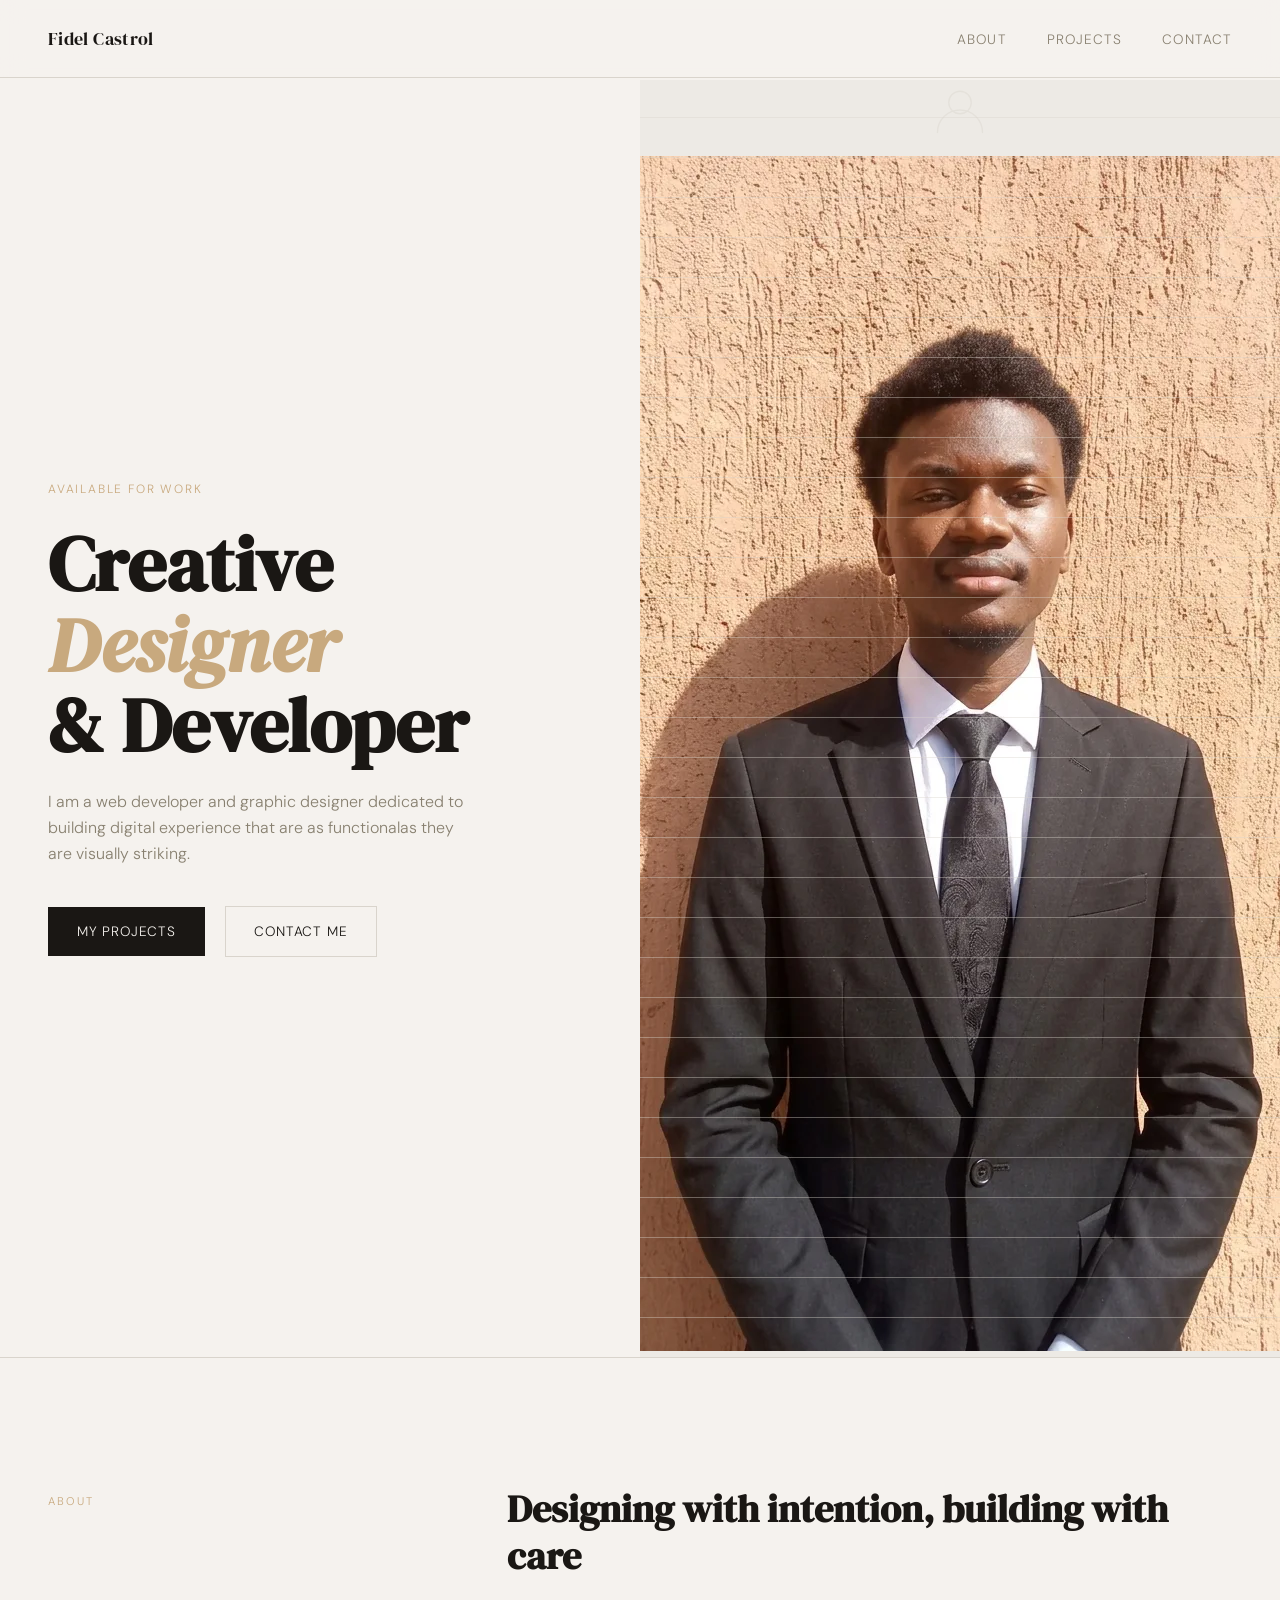
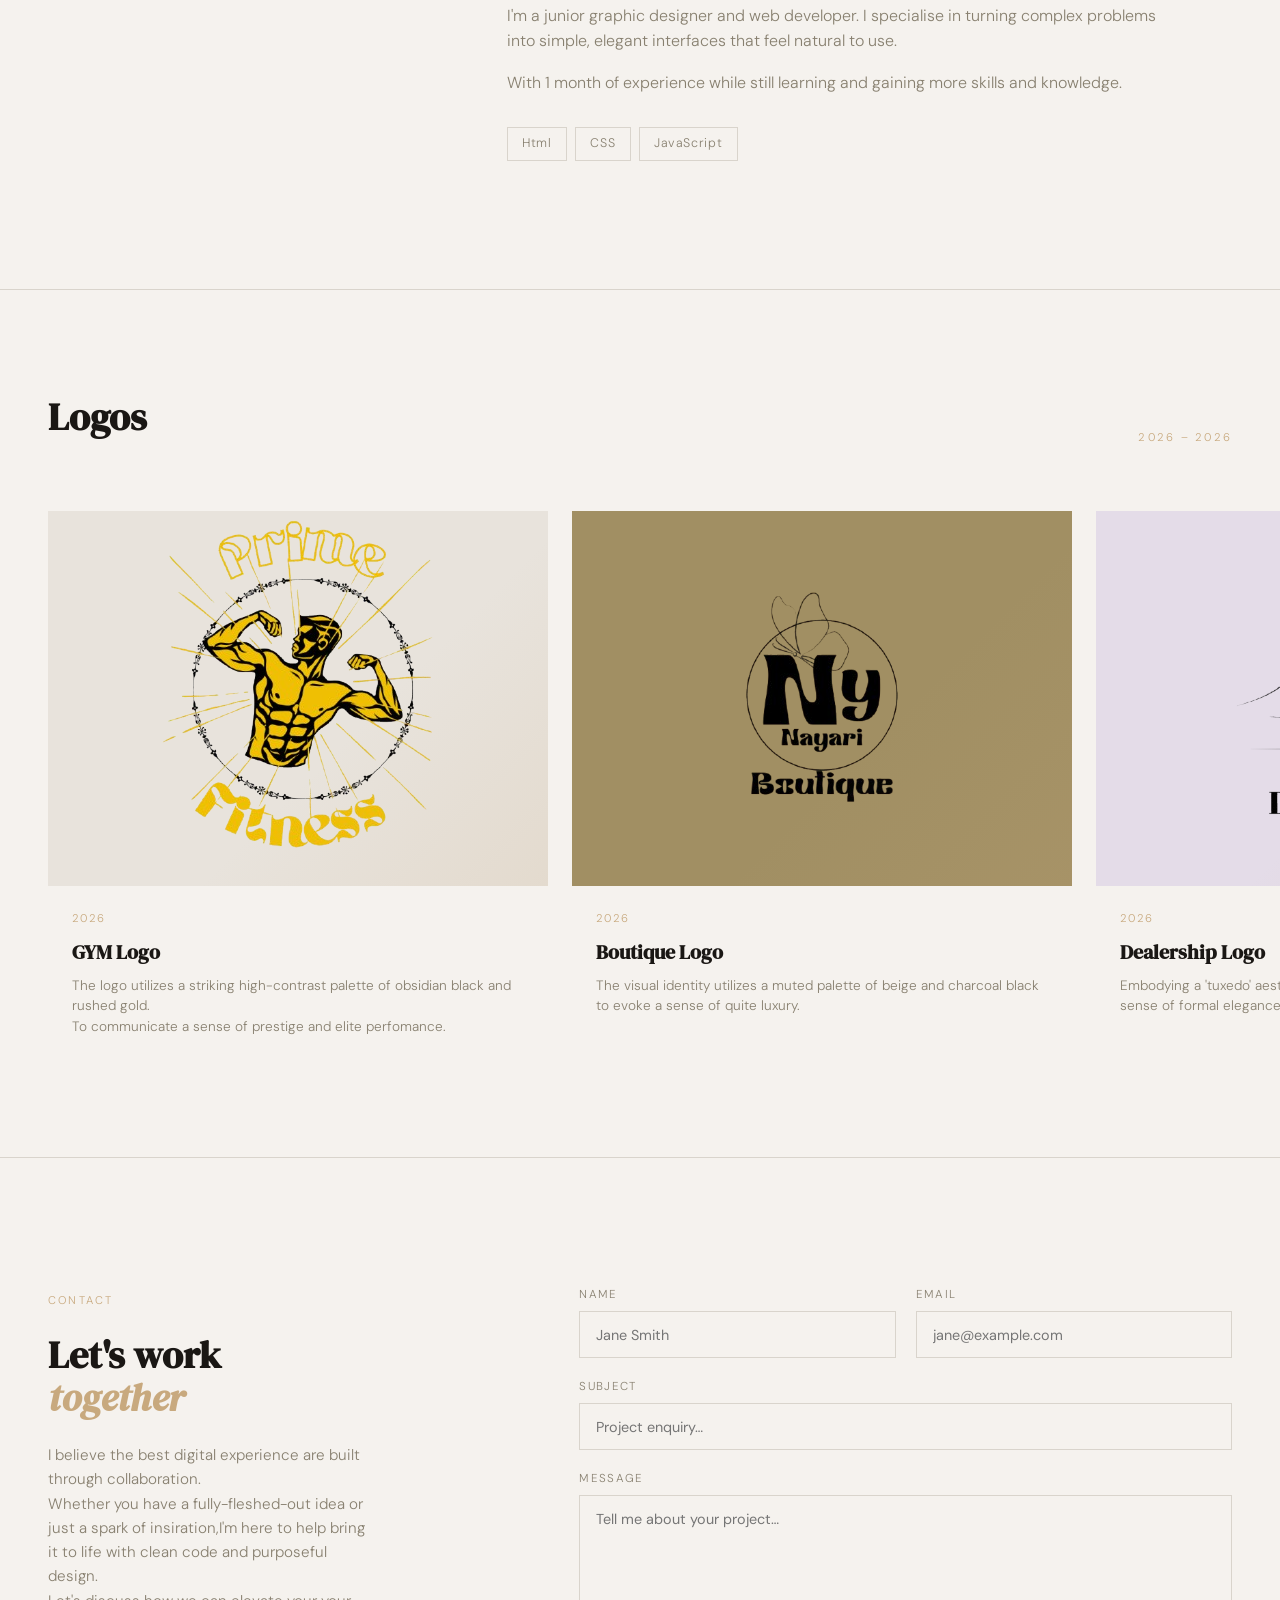
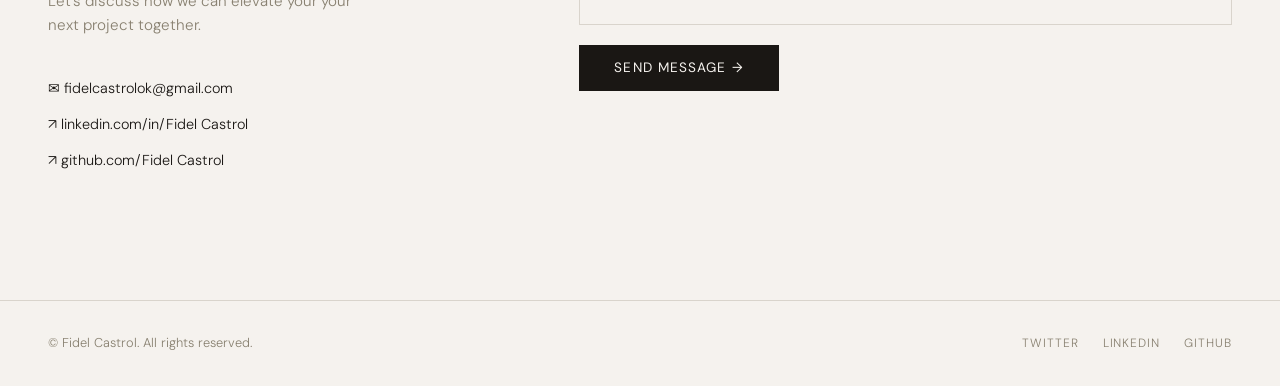
==== portfolio folder/index.html @ 33c5856d "initial commit" ====
<!DOCTYPE html>
<html lang="en">
<head>
  <meta charset="UTF-8" />
  <meta name="viewport" content="width=device-width, initial-scale=1.0"/>
  <title>Portfolio — Fidel Castrol</title>
  <link href="https://fonts.googleapis.com/css2?family=DM+Serif+Display:ital@0;1&family=DM+Sans:wght@300;400;500&display=swap" rel="stylesheet"/>
  <link rel="stylesheet" href="style.css" />
</head>
<body>

<!-- NAV -->
<nav>
  <div class="nav-logo">Fidel Castrol</div>
  <ul class="nav-links">
    <li><a href="#about">About</a></li>
    <li><a href="#projects">Projects</a></li>
    <li><a href="#contact">Contact</a></li>
  </ul>
</nav>

<!-- HERO -->
<section id="hero">
  <div class="hero-left">
    <p class="hero-tag">Available for work</p>
    <h1 class="hero-name">Creative<br><em>Designer</em><br>& Developer</h1>
    <p class="hero-sub">I am a web developer and graphic designer dedicated to building digital experience that are as functionalas they are visually striking.</p>
    <div>
      <a href="#work" class="btn">My projects</a>
      <a href="#contact" class="btn btn-outline">Contact Me</a>
    </div>
  </div>
  <div class="hero-right">
    <div class="hero-lines"></div>
    <div class="hero-img-placeholder">


      <svg viewBox="0 0 64 64" fill="none" xmlns="http://www.w3.org/2000/svg">
        <circle cx="32" cy="24" r="12" stroke="currentColor" stroke-width="1.5"/>
        <path d="M8 56c0-13.255 10.745-24 24-24s24 10.745 24 24" stroke="currentColor" stroke-width="1.5" stroke-linecap="round"/>
      </svg>


      <span><img src="img/prof.png" alt="" ></span>
    </div>
  </div>
</section>

<!-- ABOUT -->
<section id="about">
  <div class="section-label reveal">About</div>
  <div class="about-body reveal">
    <h2>Designing with intention, building with care</h2>
    <p>I'm a junior graphic designer and web developer. I specialise in turning complex problems into simple, elegant interfaces that feel natural to use.</p>
    <p>With 1 month of experience while still learning and gaining more skills and knowledge.</p>
    <div class="skills">
      <span class="skill-tag">Html</span>
      <span class="skill-tag">CSS</span>
      <span class="skill-tag">JavaScript</span>
    </div>
  </div>
</section>

<!-- projects -->
<section id="projects">
  <div class="section-header reveal">
    <h2>Logos</h2>
    <span class="section-label">2026 – 2026</span>
  </div>
  <div class="projects-grid">
    <div class="project-card reveal" style="transition-delay: 0.1;">
      <div class="card-thumb" style="background:#e8e3dc;"><img class="logo-img" src="img/pm.png" alt=""></div>
      <div class="card-body">
        <p class="card-year">2026</p>
        <h3 class="card-title">GYM Logo</h3>
        <p class="card-desc">The logo utilizes a striking high-contrast palette of obsidian black and rushed gold.<br>To communicate a sense of prestige and elite perfomance.</p>
      </div>
    </div>
    <div class="project-card reveal" style="transition-delay:0.1s">
      <div class="card-thumb" style="background:#A18F63;"><img class="logo-img" src="img/ny.png" alt="" ></div>
      <div class="card-body">
        <p class="card-year">2026</p>
        <h3 class="card-title">Boutique Logo</h3>
        <p class="card-desc">The visual identity utilizes a muted palette of beige and charcoal black to evoke a sense of quite luxury.</p>
      </div>
    </div>
    <div class="project-card reveal" style="transition-delay:0.2s">
      <div class="card-thumb" style="background:#e4dce8;"><img class="logo-img" src="img/pd.png" alt="" ></div>
      <div class="card-body">
        <p class="card-year">2026</p>
        <h3 class="card-title">Dealership Logo</h3>
        <p class="card-desc">Embodying a 'tuxedo' aesthetic, this black and white execution brings a sense of formal elegance to the automotive space.</p>
      </div>
    </div>
  </div>
</section>

<!-- CONTACT -->
<section id="contact">
  <div class="contact-left reveal">
    <div class="section-label" style="margin-bottom:1.5rem">Contact</div>
    <h2>Let's work<br><em style="font-family:var(--serif);font-style:italic;color:var(--accent)">together</em></h2>
    <p>I believe the best digital experience are built through collaboration.<br>Whether you have a fully-fleshed-out idea or just a spark of insiration,I'm here to help bring it to life with clean code and purposeful design.<br>Let's discuss how we can elevate your your next project together.</p>
    <div class="contact-info">
      <a href="mailto:fidelcastrolok@gmail.com">✉ fidelcastrolok@gmail.com</a>
      <a href="#">↗ linkedin.com/in/Fidel Castrol</a>
      <a href="#">↗ github.com/Fidel Castrol</a>
    </div>
  </div>
  <form class="contact-form reveal" id="contactForm" onsubmit="handleSubmit(event)">
    <div class="form-row">
      <div class="field">
        <label for="name">Name</label>
        <input id="name" type="text" placeholder="Jane Smith" required />
      </div>
      <div class="field">
        <label for="email">Email</label>
        <input id="email" type="email" placeholder="jane@example.com" required />
      </div>
    </div>
    <div class="field">
      <label for="subject">Subject</label>
      <input id="subject" type="text" placeholder="Project enquiry…" />
    </div>
    <div class="field">
      <label for="message">Message</label>
      <textarea id="message" placeholder="Tell me about your project…" required></textarea>
    </div>
    <button type="submit" class="submit-btn">Send Message →
      <a href="mailto:fidelcastrolok@gmail.com"></a>
    </button>
  </form>
</section>

<!-- FOOTER -->
<footer>
  <p>© Fidel Castrol. All rights reserved.</p>
  <div class="footer-links">
    <a href="#">Twitter</a>
    <a href="#">LinkedIn</a>
    <a href="#">GitHub</a>
  </div>
</footer>

<!-- TOAST -->
<div class="toast" id="toast">✓ Message sent — I'll be in touch soon!</div>

<script src="main.js"></script>
</body>
</html>
---- portfolio folder/style.css ----
*, *::before, *::after { box-sizing: border-box; margin: 0; padding: 0; }

:root {
  --bg: #f5f2ee;
  --ink: #1a1714;
  --muted: #888070;
  --accent: #c8a97e;
  --surface: #edeae5;
  --border: #d9d4cc;
  --serif: 'DM Serif Display', serif;
  --sans: 'DM Sans', sans-serif;
}

html { scroll-behavior: smooth; }

body {
  background: var(--bg);
  color: var(--ink);
  font-family: var(--sans);
  font-weight: 300;
  line-height: 1.6;
  overflow-x: hidden;
}

/* ── NAV ─────────────────────────────────── */
nav {
  position: fixed; top: 0; left: 0; right: 0;
  z-index: 100;
  display: flex; justify-content: space-between; align-items: center;
  padding: 1.5rem 3rem;
  backdrop-filter: blur(12px);
  background: rgba(245,242,238,0.8);
  border-bottom: 1px solid var(--border);
}
.nav-logo {
  font-family: var(--serif);
  font-size: 1.15rem;
  letter-spacing: 0.02em;
}
.nav-links { display: flex; gap: 2.5rem; list-style: none; }
.nav-links a {
  text-decoration: none;
  color: var(--muted);
  font-size: 0.85rem;
  letter-spacing: 0.08em;
  text-transform: uppercase;
  transition: color 0.2s;
}
.nav-links a:hover { color: var(--ink); }

/* ── HERO ────────────────────────────────── */
#hero {
  min-height: 100vh;
  display: grid;
  grid-template-columns: 1fr 1fr;
  padding-top: 5rem;
}
.hero-left {
  display: flex; flex-direction: column; justify-content: center;
  padding: 6rem 4rem 6rem 3rem;
  animation: fadeUp 0.9s ease both;
}
.hero-tag {
  font-size: 0.75rem;
  letter-spacing: 0.15em;
  text-transform: uppercase;
  color: var(--accent);
  margin-bottom: 1.5rem;
}
.hero-name {
  font-family: var(--serif);
  font-size: clamp(3rem, 6vw, 5.5rem);
  line-height: 1.05;
  margin-bottom: 1.5rem;
}
.hero-name em { font-style: italic; color: var(--accent); }
.hero-sub {
  color: var(--muted);
  font-size: 1rem;
  max-width: 38ch;
  margin-bottom: 2.5rem;
}
.btn {
  display: inline-flex; align-items: center; gap: 0.6rem;
  background: var(--ink);
  color: var(--bg);
  padding: 0.85rem 1.8rem;
  font-family: var(--sans);
  font-size: 0.85rem;
  letter-spacing: 0.06em;
  text-transform: uppercase;
  text-decoration: none;
  border: none; cursor: pointer;
  transition: background 0.2s, transform 0.15s;
}
.btn:hover { background: var(--accent); transform: translateY(-2px); }
.btn-outline {
  background: transparent;
  color: var(--ink);
  border: 1px solid var(--border);
  margin-left: 1rem;
}
.btn-outline:hover { background: var(--ink); color: var(--bg); }

.hero-right {
  position: relative;
  background: var(--surface);
  overflow: hidden;
  animation: fadeIn 1.2s ease both;
}
.hero-img-placeholder {
  width: 100%; height: 100%;
  display: flex; align-items: center; justify-content: center;
  flex-direction: column; gap: 1rem;
  color: var(--border);
  font-size: 0.8rem; letter-spacing: 0.08em; text-transform: uppercase;
}
.hero-img-placeholder svg { width: 60px; opacity: 0.4; }
.hero-lines {
  position: absolute; inset: 0; pointer-events: none;
  background-image:
    repeating-linear-gradient(0deg, transparent, transparent 39px, var(--border) 39px, var(--border) 40px);
  opacity: 0.4;
}

/* ── ABOUT ───────────────────────────────── */
#about {
  padding: 8rem 3rem;
  display: grid;
  grid-template-columns: 1fr 2fr;
  gap: 6rem;
  border-top: 1px solid var(--border);
}
.section-label {
  font-size: 0.7rem;
  letter-spacing: 0.2em;
  text-transform: uppercase;
  color: var(--accent);
  padding-top: 0.4rem;
}
.about-body h2 {
  font-family: var(--serif);
  font-size: clamp(1.8rem, 3vw, 2.8rem);
  line-height: 1.2;
  margin-bottom: 1.5rem;
}
.about-body p {
  color: var(--muted);
  font-size: 1rem;
  max-width: 60ch;
  margin-bottom: 1rem;
}
.skills {
  display: flex; flex-wrap: wrap; gap: 0.5rem;
  margin-top: 2rem;
}
.skill-tag {
  padding: 0.35rem 0.9rem;
  border: 1px solid var(--border);
  font-size: 0.78rem;
  letter-spacing: 0.05em;
  color: var(--muted);
  transition: border-color 0.2s, color 0.2s;
}
.skill-tag:hover { border-color: var(--accent); color: var(--ink); }

/* ── projects────────────────────────────────── */
#projects {
  padding: 6rem 3rem;
  border-top: 1px solid var(--border);
}
#projects .section-header {
  display: flex; justify-content: space-between; align-items: flex-end;
  margin-bottom: 4rem;
}
#projects h2 {
  font-family: var(--serif);
  font-size: clamp(1.8rem, 3vw, 2.8rem);
}
.projects-grid {
  display: grid;
  grid-template-columns: repeat(3, 1fr);
  gap: 1.5rem;
}
.projects-card {
  background: var(--surface);
  border: 1px solid var(--border);
  overflow: hidden;
  transition: transform 0.25s, box-shadow 0.25s;
}
.projects-card:hover { transform: translateY(-6px); box-shadow: 0 20px 40px rgba(0,0,0,0.08); }
.card-thumb {
  aspect-ratio: 4/3;
  background: var(--border);
  display: flex; align-items: center; justify-content: center;
  font-family: var(--serif);
  font-size: 2rem;
  color: var(--muted);
  position: relative;
  overflow: hidden;
}

.card-thumb, .logo-img{
  object-fit: fill;
}

.card-thumb::after {
  content: '';
  position: absolute; inset: 0;
  background: linear-gradient(135deg, transparent 60%, rgba(200,169,126,0.15));
}
.card-body { padding: 1.5rem; }
.card-year { font-size: 0.7rem; letter-spacing: 0.12em; text-transform: uppercase; color: var(--accent); margin-bottom: 0.5rem; }
.card-title { font-family: var(--serif); font-size: 1.25rem; margin-bottom: 0.5rem; }
.card-desc { font-size: 0.85rem; color: var(--muted); line-height: 1.5; }

/* ── CONTACT ─────────────────────────────── */
#contact {
  padding: 8rem 3rem;
  border-top: 1px solid var(--border);
  display: grid;
  grid-template-columns: 1fr 1.5fr;
  gap: 6rem;
}
.contact-left h2 {
  font-family: var(--serif);
  font-size: clamp(1.8rem, 3vw, 2.8rem);
  line-height: 1.1;
  margin-bottom: 1.5rem;
}
.contact-left p { color: var(--muted); font-size: 0.95rem; max-width: 32ch; }
.contact-info { margin-top: 2.5rem; display: flex; flex-direction: column; gap: 0.8rem; }
.contact-info a {
  color: var(--ink);
  text-decoration: none;
  font-size: 0.9rem;
  display: flex; align-items: center; gap: 0.6rem;
  transition: color 0.2s;
}
.contact-info a:hover { color: var(--accent); }

.contact-form { display: flex; flex-direction: column; gap: 1.25rem; }
.form-row { display: grid; grid-template-columns: 1fr 1fr; gap: 1.25rem; }
.field { display: flex; flex-direction: column; gap: 0.4rem; }
label { font-size: 0.72rem; letter-spacing: 0.12em; text-transform: uppercase; color: var(--muted); }
input, textarea, select {
  background: transparent;
  border: 1px solid var(--border);
  padding: 0.85rem 1rem;
  font-family: var(--sans);
  font-size: 0.9rem;
  color: var(--ink);
  outline: none;
  transition: border-color 0.2s;
  resize: none;
  appearance: none;
}
input:focus, textarea:focus { border-color: var(--accent); }
textarea { min-height: 130px; }
.submit-btn {
  align-self: flex-start;
  background: var(--ink);
  color: var(--bg);
  border: none; cursor: pointer;
  padding: 0.9rem 2.2rem;
  font-family: var(--sans);
  font-size: 0.85rem;
  letter-spacing: 0.08em;
  text-transform: uppercase;
  transition: background 0.2s, transform 0.15s;
}
.submit-btn:hover { background: var(--accent); transform: translateY(-2px); }

/* ── TOAST ───────────────────────────────── */
.toast {
  display: none;
  position: fixed; bottom: 2rem; right: 2rem;
  background: var(--ink); color: var(--bg);
  padding: 1rem 1.5rem;
  font-size: 0.85rem;
  letter-spacing: 0.04em;
  animation: fadeUp 0.4s ease;
  z-index: 200;
}

/* ── FOOTER ──────────────────────────────── */
footer {
  border-top: 1px solid var(--border);
  padding: 2rem 3rem;
  display: flex; justify-content: space-between; align-items: center;
}
footer p { font-size: 0.8rem; color: var(--muted); }
.footer-links { display: flex; gap: 1.5rem; }
.footer-links a {
  font-size: 0.75rem; letter-spacing: 0.08em; text-transform: uppercase;
  color: var(--muted); text-decoration: none; transition: color 0.2s;
}
.footer-links a:hover { color: var(--ink); }

/* ── ANIMATIONS ──────────────────────────── */
@keyframes fadeUp {
  from { opacity: 0; transform: translateY(24px); }
  to   { opacity: 1; transform: translateY(0); }
}
@keyframes fadeIn {
  from { opacity: 0; }
  to   { opacity: 1; }
}
.reveal {
  opacity: 0;
  transform: translateY(30px);
  transition: opacity 0.7s ease, transform 0.7s ease;
}
.reveal.visible {
  opacity: 1;
  transform: translateY(0);
}

/* ── RESPONSIVE ──────────────────────────── */
@media (max-width: 900px) {
  nav { padding: 1.2rem 1.5rem; }
  #hero { grid-template-columns: 1fr; min-height: auto; }
  .hero-right { height: 50vw; }
  .hero-left { padding: 6rem 1.5rem 3rem; }
  #about { grid-template-columns: 1fr; gap: 2rem; padding: 5rem 1.5rem; }
  #work { padding: 5rem 1.5rem; }
  .projects-grid { grid-template-columns: 1fr 1fr; }
  #contact { grid-template-columns: 1fr; gap: 3rem; padding: 5rem 1.5rem; }
  footer { flex-direction: column; gap: 1rem; text-align: center; }
}
@media (max-width: 560px) {
  .projects-grid { grid-template-columns: 1fr; }
  .form-row { grid-template-columns: 1fr; }
  .nav-links { display: none; }
}
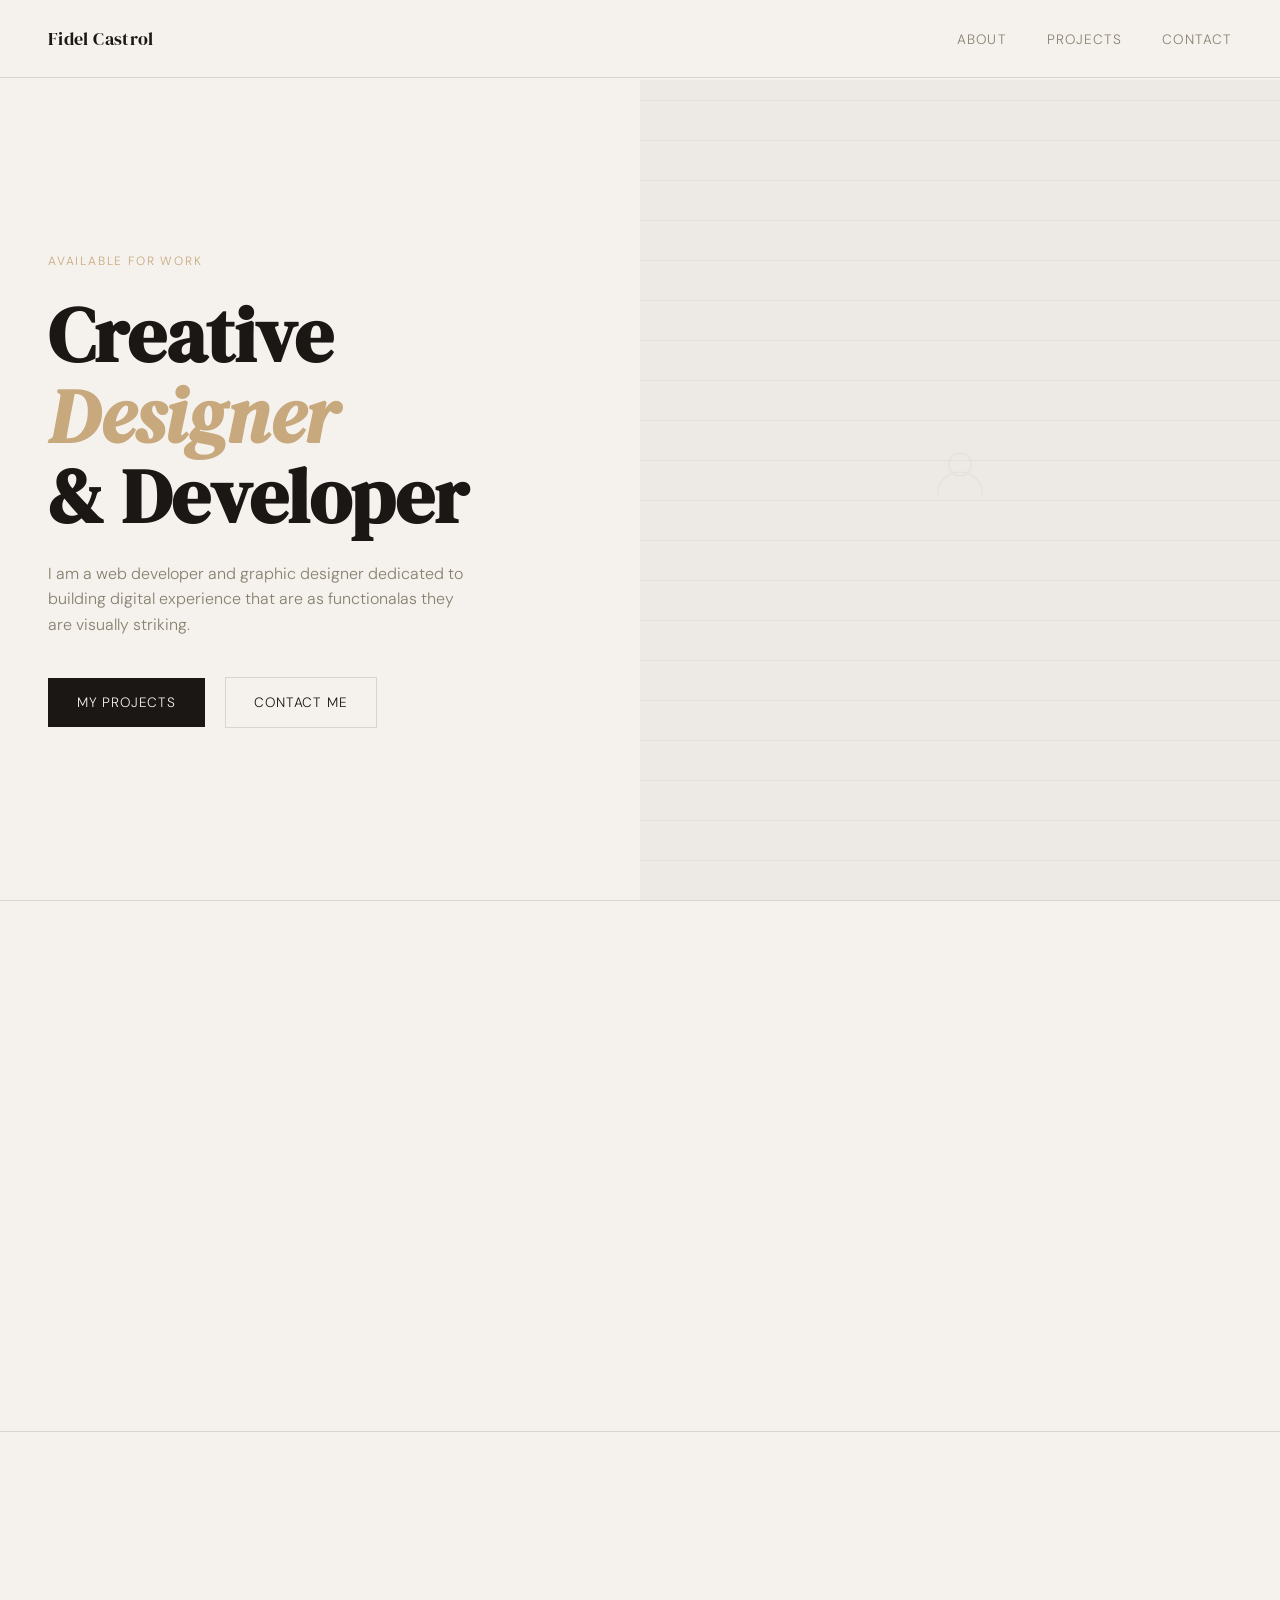
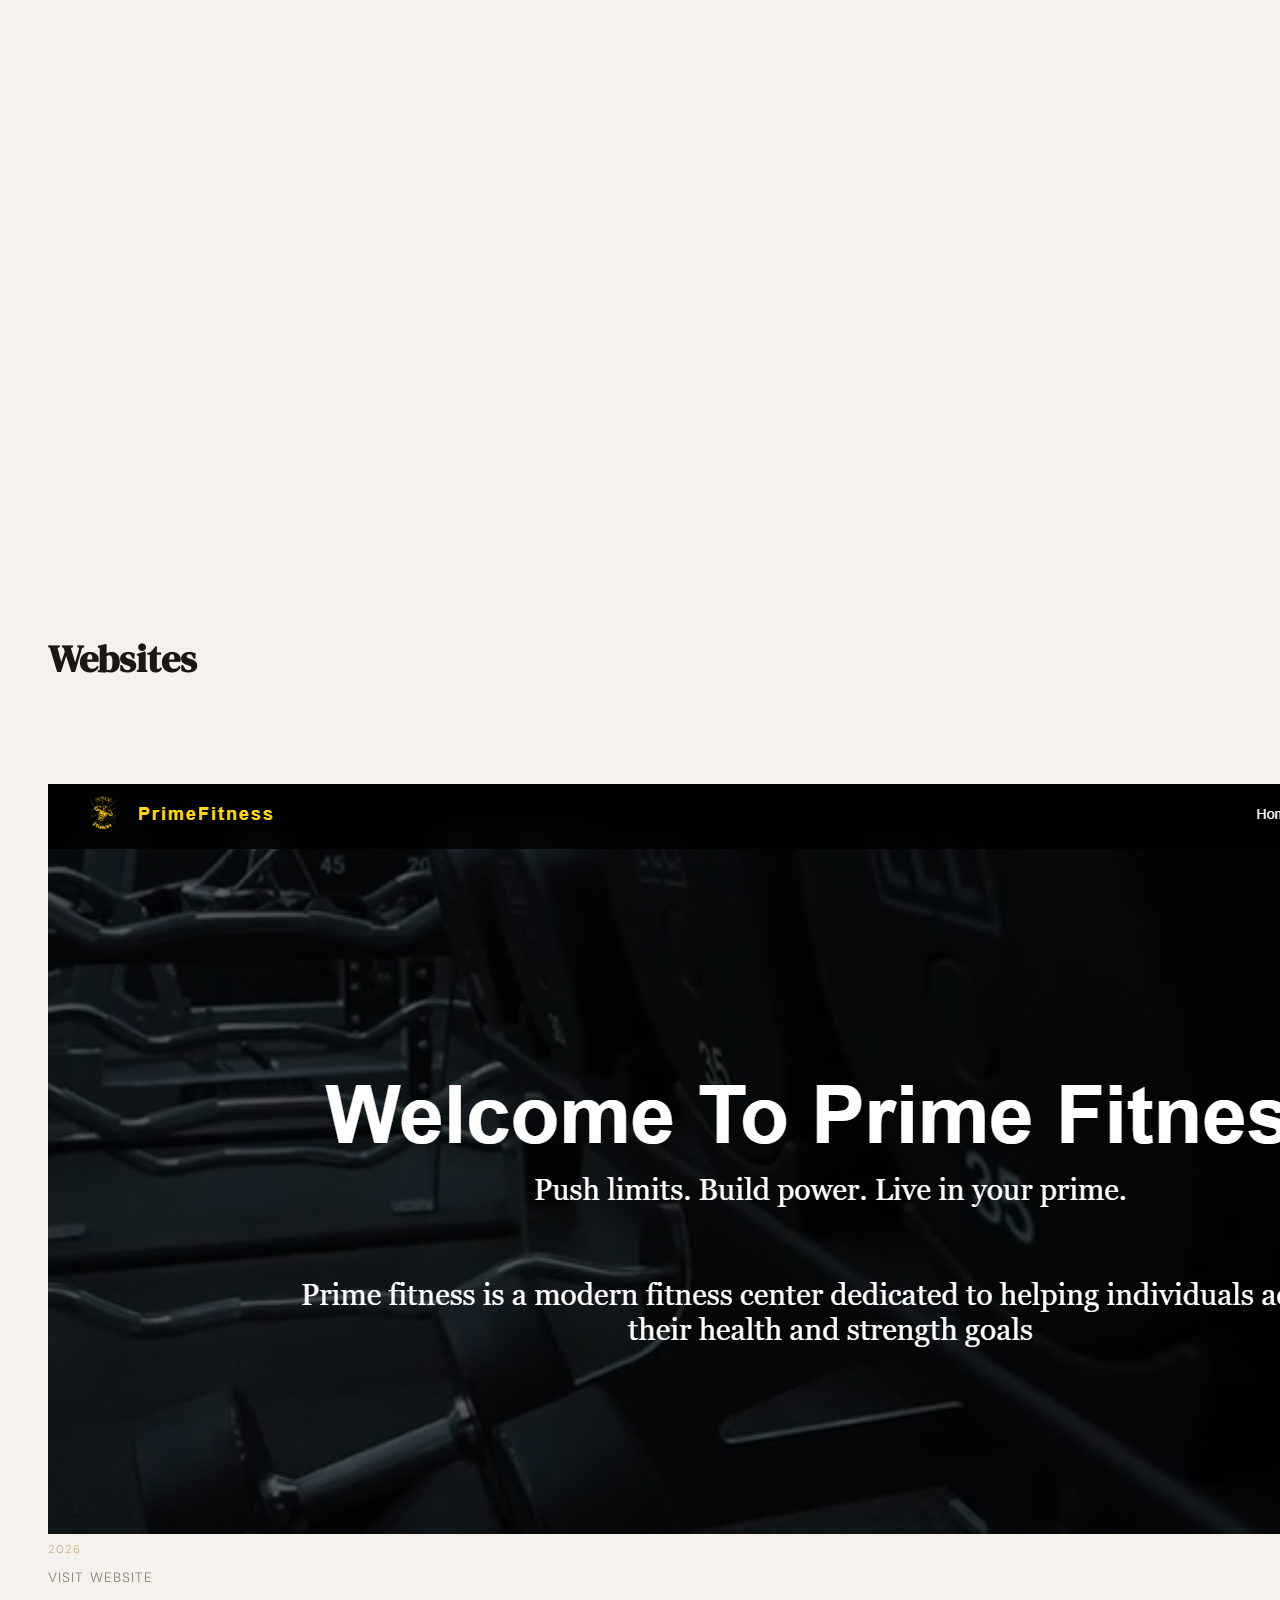
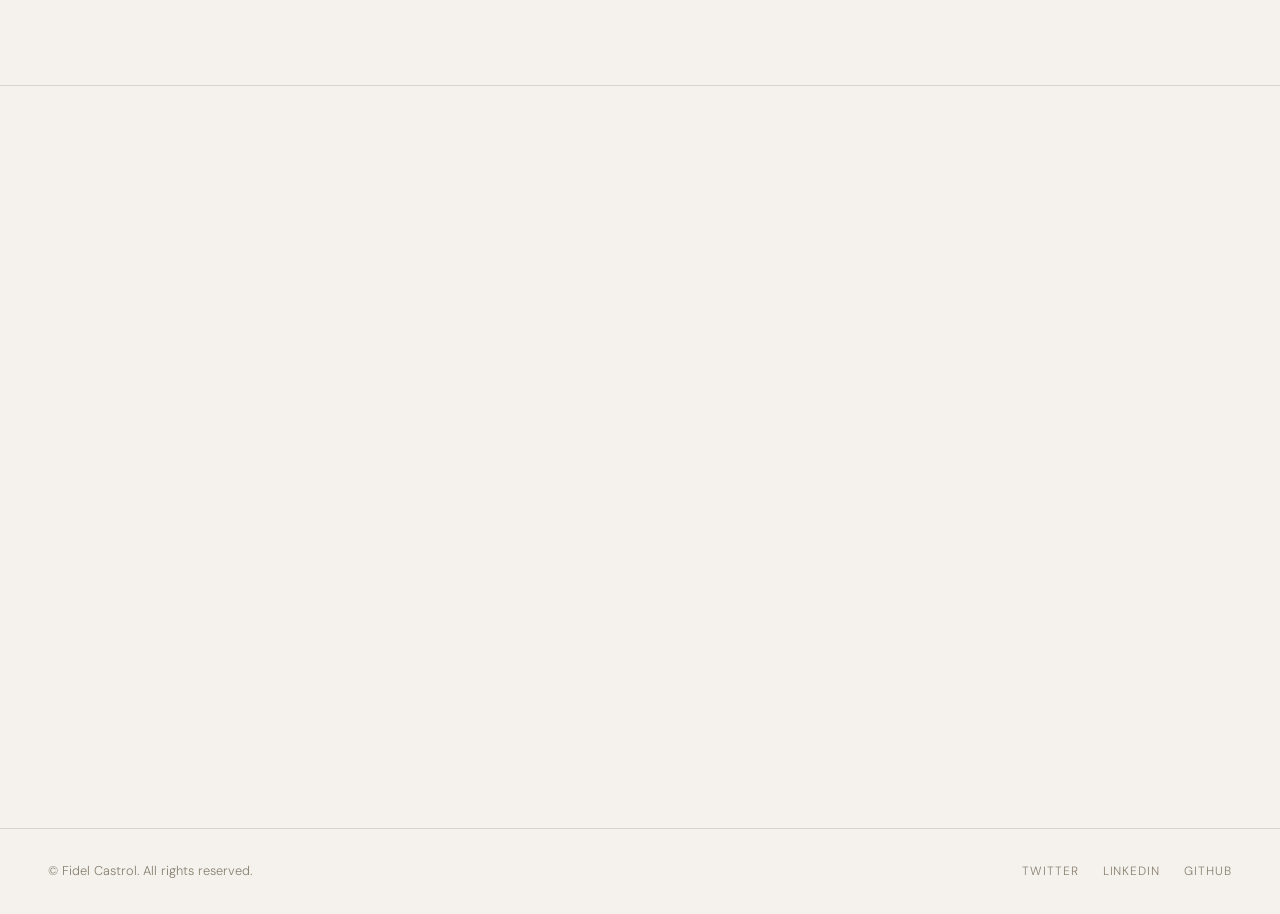
==== commit 7680b2bf: "Initial commit: Completed anniversary gallery with global pin lock" ====
--- a/portfolio folder/index.html
+++ b/portfolio folder/index.html
@@ -26,7 +26,7 @@
     <h1 class="hero-name">Creative<br><em>Designer</em><br>& Developer</h1>
     <p class="hero-sub">I am a web developer and graphic designer dedicated to building digital experience that are as functionalas they are visually striking.</p>
     <div>
-      <a href="#work" class="btn">My projects</a>
+      <a href="#projects" class="btn">My projects</a>
       <a href="#contact" class="btn btn-outline">Contact Me</a>
     </div>
   </div>
@@ -93,6 +93,12 @@
       </div>
     </div>
   </div>
+  <div>
+    <h2 class="web">Websites</h2>
+    <img src="img/primesc.png" alt="" >
+    <p class="card-year">2026</p>
+    <p class="nav-links"><a href="https://primefitness10.vercel.app/#home">Visit Website</a></p>
+  </div>
 </section>
 
 <!-- CONTACT -->
--- a/portfolio folder/style.css
+++ b/portfolio folder/style.css
@@ -213,6 +213,19 @@
 .card-year { font-size: 0.7rem; letter-spacing: 0.12em; text-transform: uppercase; color: var(--accent); margin-bottom: 0.5rem; }
 .card-title { font-family: var(--serif); font-size: 1.25rem; margin-bottom: 0.5rem; }
 .card-desc { font-size: 0.85rem; color: var(--muted); line-height: 1.5; }
+
+.prime a {
+  text-decoration: none;
+  font-family: Georgia, 'Times New Roman', Times, serif;
+  font-size: larger;
+  color:#1a1714;
+}
+
+.web {
+  margin-top: 8%;
+  margin-bottom: 8%;
+}
+
 
 /* ── CONTACT ─────────────────────────────── */
 #contact {
